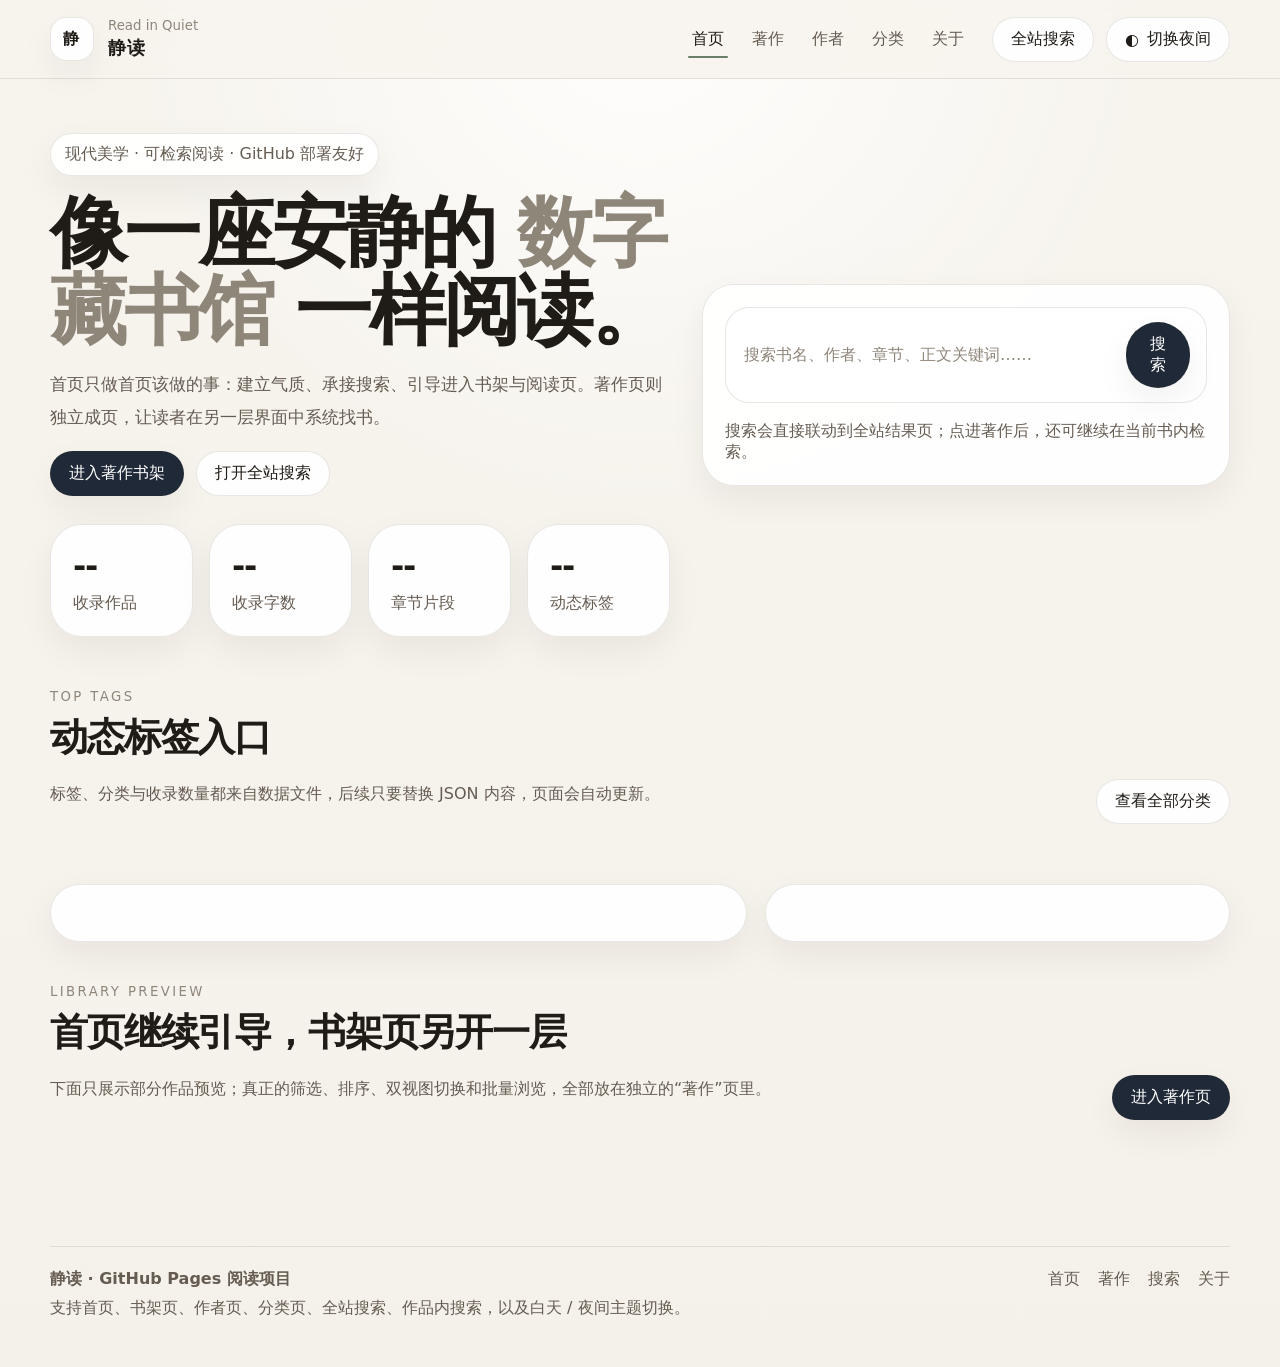
==== index.html @ fb72e1dd "Add files via upload" ====
<!doctype html>
<html lang="zh-CN">
<head>
  <meta charset="utf-8" />
  <meta name="viewport" content="width=device-width, initial-scale=1" />
  <title>静读 · 首页</title>
  <meta name="description" content="静读，一个适合 GitHub Pages 部署的现代阅读网站演示项目，支持全站搜索、作品内搜索、动态标签和日夜主题切换。" />
  <link rel="stylesheet" href="./assets/css/styles.css" />
</head>
<body data-page="home">
  <div class="page-shell">
    <header class="header">
      <div class="container header-inner">
        <a class="brand" href="./index.html" aria-label="静读首页">
          <div class="brand-mark">静</div>
          <div class="brand-copy">
            <small>Read in Quiet</small>
            <strong>静读</strong>
          </div>
        </a>
        <nav class="nav" aria-label="主导航">
          <a href="./index.html" data-nav="home">首页</a>
          <a href="./library.html" data-nav="library">著作</a>
          <a href="./authors.html" data-nav="authors">作者</a>
          <a href="./categories.html" data-nav="categories">分类</a>
          <a href="./about.html" data-nav="about">关于</a>
        </nav>
        <div class="header-actions">
          <a class="inline-button" href="./search.html">全站搜索</a>
          <button class="theme-toggle" type="button" data-theme-toggle>
            <span>◐</span>
            <span data-theme-label>切换夜间</span>
          </button>
        </div>
      </div>
    </header>
    
<main>
  <section class="hero">
    <div class="container hero-grid">
      <div>
        <div class="hero-badge">现代美学 · 可检索阅读 · GitHub 部署友好</div>
        <h1>像一座安静的 <em>数字藏书馆</em> 一样阅读。</h1>
        <p class="lead">首页只做首页该做的事：建立气质、承接搜索、引导进入书架与阅读页。著作页则独立成页，让读者在另一层界面中系统找书。</p>
        <div class="hero-actions">
          <a class="inline-button primary-button" href="./library.html">进入著作书架</a>
          <a class="inline-button" href="./search.html">打开全站搜索</a>
        </div>
        <div class="stats-grid">
          <div class="stat-card"><div class="stat-value" data-stat="works">--</div><div class="stat-label">收录作品</div></div>
          <div class="stat-card"><div class="stat-value" data-stat="words">--</div><div class="stat-label">收录字数</div></div>
          <div class="stat-card"><div class="stat-value" data-stat="chapters">--</div><div class="stat-label">章节片段</div></div>
          <div class="stat-card"><div class="stat-value" data-stat="tags">--</div><div class="stat-label">动态标签</div></div>
        </div>
      </div>
      <div class="hero-panel glass-panel search-shell">
        <form class="search-box" data-home-search-form>
          <label class="sr-only" for="home-search">搜索</label>
          <input id="home-search" data-home-search-input type="search" placeholder="搜索书名、作者、章节、正文关键词……" autocomplete="off" />
          <button class="search-submit primary-button" type="submit">搜索</button>
        </form>
        <div class="search-preview hidden" data-search-preview></div>
        <div style="margin-top:18px;" class="muted">搜索会直接联动到全站结果页；点进著作后，还可继续在当前书内检索。</div>
      </div>
    </div>
  </section>

  <section class="section">
    <div class="container">
      <div class="section-header">
        <div>
          <div class="section-kicker">Top tags</div>
          <h2 class="section-title">动态标签入口</h2>
          <p class="section-copy">标签、分类与收录数量都来自数据文件，后续只要替换 JSON 内容，页面会自动更新。</p>
        </div>
        <a class="inline-button" href="./categories.html">查看全部分类</a>
      </div>
      <div class="tag-list" data-tags></div>
    </div>
  </section>

  <section class="section">
    <div class="container featured-grid">
      <div class="featured-main card" data-featured-main></div>
      <div class="featured-side card" data-featured-side></div>
    </div>
  </section>

  <section class="section">
    <div class="container">
      <div class="section-header">
        <div>
          <div class="section-kicker">Library preview</div>
          <h2 class="section-title">首页继续引导，书架页另开一层</h2>
          <p class="section-copy">下面只展示部分作品预览；真正的筛选、排序、双视图切换和批量浏览，全部放在独立的“著作”页里。</p>
        </div>
        <a class="inline-button primary-button" href="./library.html">进入著作页</a>
      </div>
      <div class="library-results" data-latest-books></div>
    </div>
  </section>
</main>

  </div>
  <footer class="footer">
    <div class="container footer-inner">
      <div>
        <strong>静读 · GitHub Pages 阅读项目</strong>
        <div class="muted" style="margin-top:8px;">支持首页、书架页、作者页、分类页、全站搜索、作品内搜索，以及白天 / 夜间主题切换。</div>
      </div>
      <div class="footer-links">
        <a href="./index.html">首页</a>
        <a href="./library.html">著作</a>
        <a href="./search.html">搜索</a>
        <a href="./about.html">关于</a>
      </div>
    </div>
  </footer>
  <script src="./assets/js/books-data.js"></script>
  <script src="./assets/js/site.js"></script>
  <script src="./assets/js/index.js"></script>
</body>
</html>
---- assets/css/styles.css ----
:root {
  color-scheme: light;
  --bg: #f7f4ee;
  --bg-soft: rgba(255, 255, 255, 0.78);
  --bg-elevated: rgba(255, 255, 255, 0.92);
  --bg-strong: #ffffff;
  --surface: #f4efe8;
  --surface-2: #f1ebe3;
  --text: #1f1b16;
  --text-soft: #655c52;
  --text-faint: #8f867a;
  --border: rgba(69, 57, 44, 0.12);
  --border-strong: rgba(69, 57, 44, 0.2);
  --shadow: 0 24px 60px rgba(27, 23, 19, 0.08);
  --shadow-soft: 0 14px 34px rgba(27, 23, 19, 0.06);
  --brand: #1f2937;
  --brand-soft: #dbe4f0;
  --accent: #6b7e68;
  --accent-soft: rgba(107, 126, 104, 0.12);
  --highlight: rgba(254, 240, 138, 0.62);
  --max-width: 1180px;
  --radius-xl: 32px;
  --radius-lg: 24px;
  --radius-md: 18px;
  --radius-sm: 14px;
  --header-height: 78px;
  --font-size-scale: 1;
}

:root[data-theme="dark"] {
  color-scheme: dark;
  --bg: #111214;
  --bg-soft: rgba(27, 29, 33, 0.82);
  --bg-elevated: rgba(20, 22, 26, 0.94);
  --bg-strong: #16181d;
  --surface: #17191e;
  --surface-2: #1d2026;
  --text: #f2efe9;
  --text-soft: #d0c7bb;
  --text-faint: #978d82;
  --border: rgba(255, 244, 230, 0.1);
  --border-strong: rgba(255, 244, 230, 0.18);
  --shadow: 0 28px 70px rgba(0, 0, 0, 0.34);
  --shadow-soft: 0 14px 36px rgba(0, 0, 0, 0.28);
  --brand: #f5efe4;
  --brand-soft: rgba(245, 239, 228, 0.08);
  --accent: #8ea18a;
  --accent-soft: rgba(142, 161, 138, 0.16);
  --highlight: rgba(145, 118, 22, 0.45);
}

* { box-sizing: border-box; }
html { scroll-behavior: smooth; }
body {
  margin: 0;
  font-family: "PingFang SC", "Noto Sans SC", "Microsoft YaHei", system-ui, -apple-system, BlinkMacSystemFont, sans-serif;
  background:
    radial-gradient(circle at top, rgba(255,255,255,0.88), transparent 34%),
    linear-gradient(180deg, var(--bg) 0%, color-mix(in srgb, var(--bg) 86%, #e8e0d4 14%) 100%);
  color: var(--text);
  min-height: 100vh;
}

a { color: inherit; text-decoration: none; }
button, input, select, textarea {
  font: inherit;
}
button {
  cursor: pointer;
  border: 0;
  background: none;
}
img { max-width: 100%; display: block; }
.container {
  width: min(var(--max-width), calc(100vw - 32px));
  margin: 0 auto;
}
.page-shell {
  padding-bottom: 48px;
}
.header {
  position: sticky;
  top: 0;
  z-index: 50;
  backdrop-filter: blur(18px);
  background: color-mix(in srgb, var(--bg) 88%, transparent 12%);
  border-bottom: 1px solid var(--border);
}
.header-inner {
  min-height: var(--header-height);
  display: flex;
  align-items: center;
  justify-content: space-between;
  gap: 24px;
}
.brand {
  display: flex;
  align-items: center;
  gap: 14px;
}
.brand-mark {
  width: 44px;
  height: 44px;
  border-radius: 16px;
  background: var(--bg-elevated);
  border: 1px solid var(--border);
  box-shadow: var(--shadow-soft);
  display: grid;
  place-items: center;
  font-weight: 700;
  letter-spacing: 0.14em;
}
.brand-copy small {
  display: block;
  color: var(--text-faint);
  margin-bottom: 2px;
}
.brand-copy strong {
  display: block;
  font-size: 1.15rem;
  letter-spacing: 0.06em;
}
.nav {
  display: flex;
  flex-wrap: wrap;
  align-items: center;
  justify-content: center;
  gap: 10px 20px;
  margin-left: auto;
}
.nav a {
  position: relative;
  padding: 10px 4px;
  color: var(--text-soft);
  transition: color 0.2s ease;
}
.nav a:hover,
.nav a.active {
  color: var(--text);
}
.nav a.active::after {
  content: "";
  position: absolute;
  left: 0;
  right: 0;
  bottom: 2px;
  height: 2px;
  border-radius: 999px;
  background: var(--accent);
}
.header-actions {
  display: flex;
  align-items: center;
  gap: 12px;
}
.pill-button,
.theme-toggle,
.icon-button,
.select-chip,
.filter-chip,
.view-toggle button,
.control-button,
.inline-button,
.search-submit {
  border-radius: 999px;
  padding: 11px 18px;
  border: 1px solid var(--border);
  background: var(--bg-elevated);
  color: var(--text);
  transition: transform 0.18s ease, border-color 0.18s ease, background 0.18s ease;
}
.theme-toggle,
.icon-button {
  display: inline-flex;
  align-items: center;
  gap: 8px;
}
.pill-button:hover,
.theme-toggle:hover,
.icon-button:hover,
.select-chip:hover,
.filter-chip:hover,
.view-toggle button:hover,
.control-button:hover,
.inline-button:hover,
.search-submit:hover {
  transform: translateY(-1px);
  border-color: var(--border-strong);
}
.primary-button {
  background: var(--brand);
  color: color-mix(in srgb, var(--bg-strong) 92%, white 8%);
  box-shadow: var(--shadow-soft);
}
.ghost-button {
  background: transparent;
}
.hero {
  padding: 54px 0 34px;
}
.hero-grid {
  display: grid;
  grid-template-columns: 1.08fr 0.92fr;
  gap: 32px;
  align-items: center;
}
.hero-badge {
  display: inline-flex;
  align-items: center;
  gap: 10px;
  padding: 10px 14px;
  border-radius: 999px;
  background: var(--bg-elevated);
  border: 1px solid var(--border);
  color: var(--text-soft);
  box-shadow: var(--shadow-soft);
}
.hero h1 {
  font-size: clamp(2.8rem, 6vw, 5.4rem);
  line-height: 1.02;
  margin: 18px 0 0;
  letter-spacing: -0.04em;
}
.hero h1 em {
  color: var(--text-faint);
  font-style: normal;
}
.lead {
  font-size: 1.08rem;
  line-height: 1.9;
  color: var(--text-soft);
  max-width: 720px;
}
.hero-actions,
.section-actions,
.meta-row,
.filter-row,
.result-actions,
.reading-actions {
  display: flex;
  flex-wrap: wrap;
  gap: 12px;
  align-items: center;
}
.stats-grid {
  display: grid;
  grid-template-columns: repeat(4, minmax(0, 1fr));
  gap: 16px;
  margin-top: 28px;
}
.stat-card,
.card,
.glass-panel,
.sidebar-card,
.info-card,
.result-card,
.book-card,
.author-card,
.category-card,
.tag-card,
.chapter-card,
.snippet-card,
.empty-state {
  background: var(--bg-elevated);
  border: 1px solid var(--border);
  border-radius: var(--radius-xl);
  box-shadow: var(--shadow-soft);
}
.stat-card {
  padding: 22px;
}
.stat-value {
  font-size: 2rem;
  font-weight: 700;
  letter-spacing: -0.04em;
}
.stat-label {
  margin-top: 8px;
  color: var(--text-soft);
}
.hero-panel,
.glass-panel {
  padding: 22px;
}
.search-shell {
  position: relative;
}
.search-box {
  display: flex;
  gap: 12px;
  align-items: center;
  background: var(--bg-strong);
  border-radius: 24px;
  border: 1px solid var(--border);
  padding: 14px 16px;
}
.search-box input,
.search-box textarea,
.filter-select,
.search-inline input {
  width: 100%;
  border: 0;
  outline: 0;
  background: transparent;
  color: var(--text);
}
.search-box input::placeholder,
.search-inline input::placeholder,
textarea::placeholder {
  color: var(--text-faint);
}
.search-preview,
.dropdown-panel {
  position: absolute;
  top: calc(100% + 10px);
  left: 0;
  right: 0;
  z-index: 20;
  background: var(--bg-elevated);
  border: 1px solid var(--border);
  border-radius: 26px;
  box-shadow: var(--shadow);
  overflow: hidden;
}
.preview-item,
.search-result-item {
  padding: 16px 18px;
  border-bottom: 1px solid var(--border);
}
.preview-item:last-child,
.search-result-item:last-child {
  border-bottom: 0;
}
.preview-item a,
.search-result-item a {
  display: block;
}
.section {
  padding: 18px 0 24px;
}
.section-header {
  display: flex;
  align-items: flex-end;
  justify-content: space-between;
  gap: 18px;
  margin-bottom: 18px;
}
.section-kicker {
  color: var(--text-faint);
  letter-spacing: 0.18em;
  text-transform: uppercase;
  font-size: 0.83rem;
}
.section-title {
  font-size: clamp(1.65rem, 3vw, 2.4rem);
  margin: 8px 0 0;
  letter-spacing: -0.03em;
}
.section-copy {
  color: var(--text-soft);
  line-height: 1.85;
}
.featured-grid,
.library-grid,
.author-grid,
.category-grid,
.tags-grid,
.about-grid,
.metrics-grid {
  display: grid;
  gap: 18px;
}
.featured-grid {
  grid-template-columns: 1.2fr 0.8fr;
}
.featured-main,
.featured-side {
  padding: 28px;
}
.featured-side {
  display: grid;
  gap: 16px;
}
.mini-feature {
  padding: 20px;
  border-radius: 24px;
  background: color-mix(in srgb, var(--surface) 76%, transparent 24%);
  border: 1px solid var(--border);
}
.tag-list,
.filter-chip-wrap,
.meta-list {
  display: flex;
  flex-wrap: wrap;
  gap: 10px;
}
.tag-pill,
.filter-chip,
.meta-pill,
.count-pill {
  display: inline-flex;
  align-items: center;
  gap: 6px;
  padding: 8px 12px;
  border-radius: 999px;
  border: 1px solid var(--border);
  background: var(--bg-soft);
  color: var(--text-soft);
}
.filter-chip.active,
.view-toggle button.active,
.select-chip.active {
  background: var(--brand);
  color: color-mix(in srgb, var(--bg-strong) 92%, white 8%);
}
.library-layout {
  display: grid;
  grid-template-columns: 280px minmax(0, 1fr);
  gap: 20px;
}
.sidebar-stack {
  display: grid;
  gap: 16px;
  position: sticky;
  top: calc(var(--header-height) + 18px);
}
.sidebar-card,
.info-card,
.result-card,
.book-card,
.author-card,
.category-card,
.tag-card,
.chapter-card,
.empty-state {
  padding: 22px;
}
.sidebar-card h3,
.info-card h3,
.result-card h3,
.empty-state h3 {
  margin: 0 0 12px;
  font-size: 1.05rem;
}
.control-group {
  display: grid;
  gap: 10px;
}
.filter-select,
.select-chip {
  padding: 12px 14px;
  border-radius: 16px;
  border: 1px solid var(--border);
  background: var(--bg-strong);
}
.library-results {
  display: grid;
  gap: 16px;
}
.book-card {
  display: grid;
  gap: 14px;
}
.book-card-head {
  display: flex;
  gap: 16px;
  align-items: flex-start;
  justify-content: space-between;
}
.book-cover {
  width: 68px;
  min-width: 68px;
  height: 92px;
  border-radius: 22px;
  background: linear-gradient(180deg, color-mix(in srgb, var(--surface) 60%, white 40%), var(--surface-2));
  border: 1px solid var(--border);
  display: grid;
  place-items: center;
  font-weight: 700;
  letter-spacing: 0.18em;
  box-shadow: inset 0 1px 0 rgba(255,255,255,0.32);
}
.book-meta {
  display: grid;
  gap: 6px;
}
.book-title {
  font-size: 1.46rem;
  letter-spacing: -0.03em;
  margin: 0;
}
.book-subtitle,
.muted,
.page-intro,
.list-meta,
.result-meta,
.author-meta,
.category-meta {
  color: var(--text-soft);
}
.book-actions,
.result-meta,
.category-actions {
  display: flex;
  flex-wrap: wrap;
  gap: 10px;
  align-items: center;
}
.book-description,
.result-snippet,
.chapter-content,
.about-copy,
.author-description {
  line-height: calc(1.95 * var(--font-size-scale));
  color: var(--text-soft);
}
.grid-cards {
  display: grid;
  grid-template-columns: repeat(2, minmax(0, 1fr));
  gap: 16px;
}
.reading-layout {
  display: grid;
  grid-template-columns: 260px minmax(0, 1fr) 280px;
  gap: 20px;
}
.sticky-panel {
  position: sticky;
  top: calc(var(--header-height) + 18px);
  align-self: start;
}
.reading-main {
  min-width: 0;
}
.book-hero {
  padding: 28px;
  margin-bottom: 20px;
}
.book-hero h1 {
  margin: 0;
  font-size: clamp(2.2rem, 4vw, 3.4rem);
  letter-spacing: -0.04em;
}
.chapter-card + .chapter-card {
  margin-top: 16px;
}
.chapter-title {
  margin: 0 0 16px;
  font-size: 1.38rem;
  letter-spacing: -0.02em;
}
.chapter-content p {
  margin: 0 0 1.1em;
  font-size: calc(1.04rem * var(--font-size-scale));
  line-height: calc(2 * var(--font-size-scale));
}
.chapter-content p:last-child {
  margin-bottom: 0;
}
.toc {
  display: grid;
  gap: 10px;
}
.toc a {
  display: block;
  padding: 10px 12px;
  border-radius: 14px;
  color: var(--text-soft);
  border: 1px solid transparent;
}
.toc a:hover,
.toc a.active {
  color: var(--text);
  border-color: var(--border);
  background: color-mix(in srgb, var(--surface) 80%, transparent 20%);
}
.book-search-results {
  display: grid;
  gap: 12px;
  margin-top: 16px;
  max-height: 420px;
  overflow: auto;
}
.book-search-result {
  padding: 14px;
  border-radius: 18px;
  background: color-mix(in srgb, var(--surface) 82%, transparent 18%);
  border: 1px solid var(--border);
}
.book-search-result button {
  text-align: left;
  width: 100%;
  color: inherit;
}
mark {
  background: var(--highlight);
  color: inherit;
  padding: 0 0.12em;
  border-radius: 0.32em;
}
.search-page-layout {
  display: grid;
  gap: 20px;
}
.result-card {
  display: grid;
  gap: 12px;
}
.result-title {
  font-size: 1.24rem;
  margin: 0;
}
.footer {
  padding: 36px 0 48px;
  color: var(--text-soft);
}
.footer-inner {
  display: flex;
  flex-wrap: wrap;
  gap: 18px;
  align-items: flex-start;
  justify-content: space-between;
  padding-top: 22px;
  border-top: 1px solid var(--border);
}
.footer-links {
  display: flex;
  gap: 18px;
  flex-wrap: wrap;
}
.mobile-nav-toggle {
  display: none;
}
.list-view .book-card {
  grid-template-columns: 88px minmax(0, 1fr);
}
.list-view .book-card .book-cover {
  width: 72px;
  min-width: 72px;
  height: 104px;
}
.list-view .book-card .book-card-head {
  align-items: flex-start;
}
.hidden {
  display: none !important;
}
.sr-only {
  position: absolute;
  width: 1px;
  height: 1px;
  padding: 0;
  margin: -1px;
  overflow: hidden;
  clip: rect(0, 0, 0, 0);
  white-space: nowrap;
  border: 0;
}
hr.soft-divider {
  border: 0;
  border-top: 1px solid var(--border);
  margin: 18px 0;
}
@media (max-width: 1024px) {
  .hero-grid,
  .featured-grid,
  .library-layout,
  .reading-layout {
    grid-template-columns: 1fr;
  }
  .sidebar-stack,
  .sticky-panel {
    position: static;
  }
}
@media (max-width: 780px) {
  .header-inner {
    flex-wrap: wrap;
    justify-content: center;
    padding: 12px 0 14px;
  }
  .brand {
    width: 100%;
    justify-content: center;
  }
  .nav {
    width: 100%;
    gap: 8px 18px;
    order: 3;
  }
  .header-actions {
    width: 100%;
    justify-content: center;
  }
  .stats-grid,
  .grid-cards {
    grid-template-columns: repeat(2, minmax(0, 1fr));
  }
  .section-header {
    align-items: flex-start;
    flex-direction: column;
  }
}
@media (max-width: 560px) {
  .container {
    width: min(var(--max-width), calc(100vw - 20px));
  }
  .stats-grid,
  .grid-cards {
    grid-template-columns: 1fr;
  }
  .hero {
    padding-top: 36px;
  }
  .hero h1 {
    font-size: 2.6rem;
  }
  .search-box {
    flex-wrap: wrap;
  }
  .book-actions,
  .hero-actions,
  .header-actions {
    width: 100%;
  }
  .book-card-head {
    flex-direction: column;
  }
}
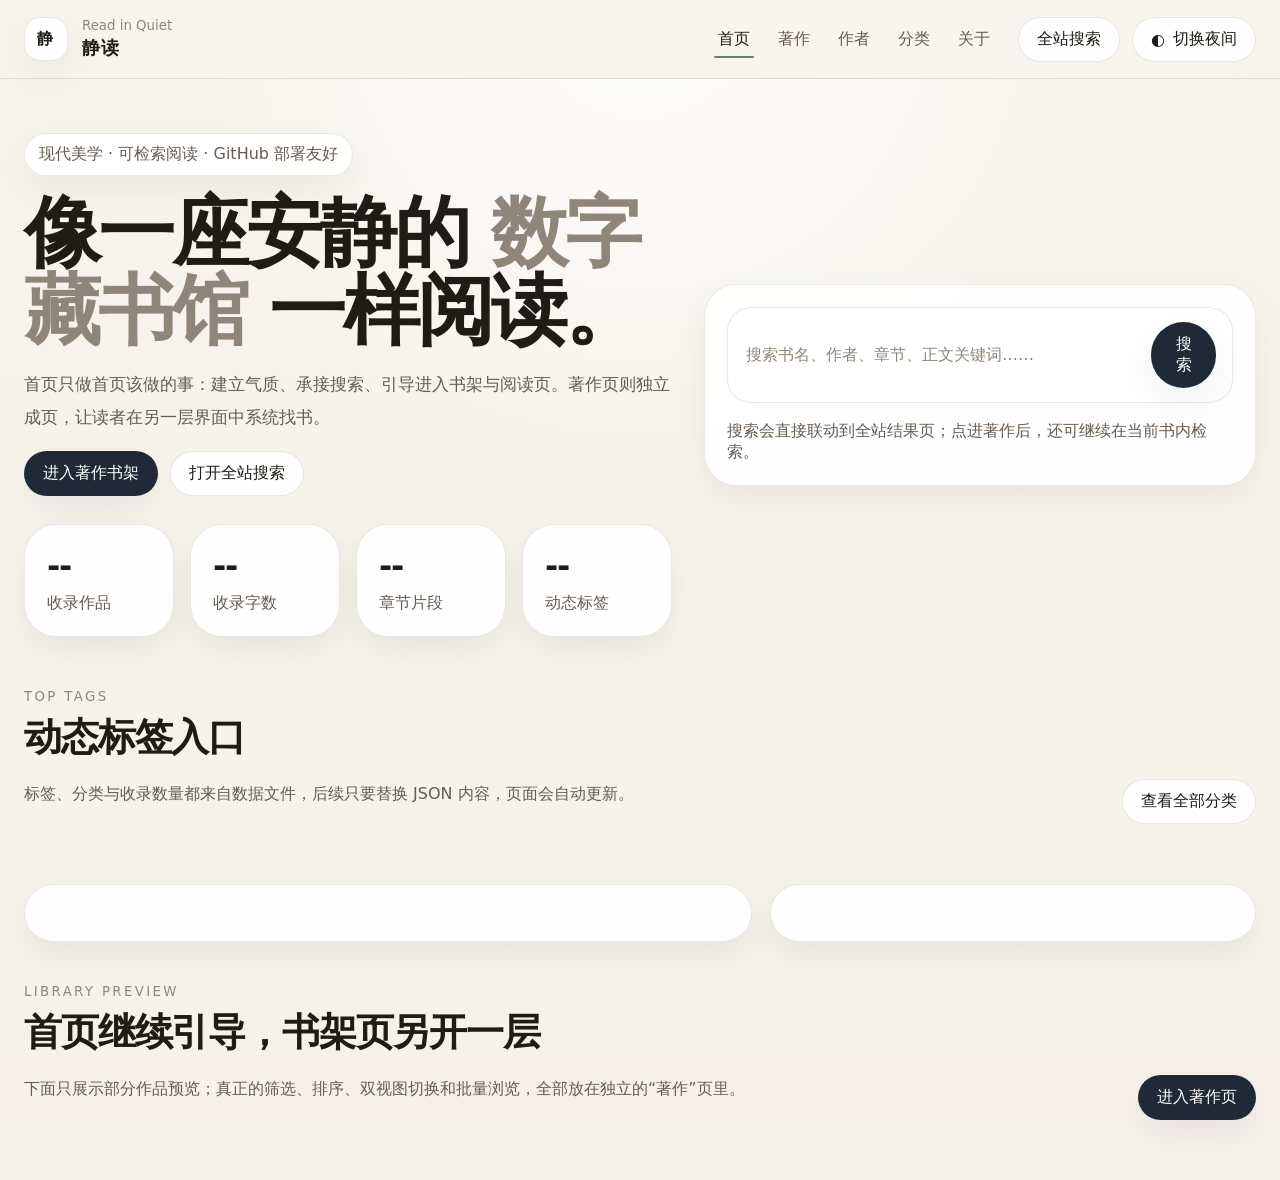
==== commit fb48dadb: "Add files via upload" ====
--- a/index.html
+++ b/index.html
@@ -102,20 +102,6 @@
 </main>
 
   </div>
-  <footer class="footer">
-    <div class="container footer-inner">
-      <div>
-        <strong>静读 · GitHub Pages 阅读项目</strong>
-        <div class="muted" style="margin-top:8px;">支持首页、书架页、作者页、分类页、全站搜索、作品内搜索，以及白天 / 夜间主题切换。</div>
-      </div>
-      <div class="footer-links">
-        <a href="./index.html">首页</a>
-        <a href="./library.html">著作</a>
-        <a href="./search.html">搜索</a>
-        <a href="./about.html">关于</a>
-      </div>
-    </div>
-  </footer>
   <script src="./assets/js/books-data.js"></script>
   <script src="./assets/js/site.js"></script>
   <script src="./assets/js/index.js"></script>
--- a/assets/css/styles.css
+++ b/assets/css/styles.css
@@ -25,6 +25,11 @@
   --radius-sm: 14px;
   --header-height: 78px;
   --font-size-scale: 1;
+  --reader-font-family: "Noto Serif SC", "Source Han Serif SC", "Songti SC", "STSong", "SimSun", serif;
+  --reader-font-size: 18px;
+  --reader-line-height: 2;
+  --reader-paragraph-gap: 1.1em;
+  --reader-side-gap: 44px;
 }
 
 :root[data-theme="dark"] {
@@ -533,26 +538,39 @@
   min-width: 0;
 }
 .book-hero {
-  padding: 28px;
+  padding: 28px var(--reader-side-gap);
   margin-bottom: 20px;
+}
+.book-hero,
+.chapter-card {
+  font-family: var(--reader-font-family);
 }
 .book-hero h1 {
   margin: 0;
   font-size: clamp(2.2rem, 4vw, 3.4rem);
   letter-spacing: -0.04em;
 }
+.book-hero .page-intro,
+.book-hero .section-copy {
+  font-size: calc(var(--reader-font-size) * 0.95);
+  line-height: var(--reader-line-height);
+}
+.chapter-card {
+  padding: 28px var(--reader-side-gap);
+}
 .chapter-card + .chapter-card {
   margin-top: 16px;
 }
 .chapter-title {
   margin: 0 0 16px;
-  font-size: 1.38rem;
+  font-size: calc(var(--reader-font-size) * 1.18);
+  line-height: 1.4;
   letter-spacing: -0.02em;
 }
 .chapter-content p {
-  margin: 0 0 1.1em;
-  font-size: calc(1.04rem * var(--font-size-scale));
-  line-height: calc(2 * var(--font-size-scale));
+  margin: 0 0 var(--reader-paragraph-gap);
+  font-size: var(--reader-font-size);
+  line-height: var(--reader-line-height);
 }
 .chapter-content p:last-child {
   margin-bottom: 0;
@@ -591,6 +609,44 @@
   text-align: left;
   width: 100%;
   color: inherit;
+}
+.reader-settings {
+  display: grid;
+  gap: 14px;
+  margin-top: 10px;
+}
+.reader-control {
+  display: grid;
+  gap: 8px;
+}
+.reader-control-head {
+  display: flex;
+  align-items: center;
+  justify-content: space-between;
+  gap: 12px;
+  font-size: 0.94rem;
+  color: var(--text-soft);
+}
+.reader-control-head strong {
+  color: var(--text);
+  font-weight: 600;
+}
+.reader-select {
+  width: 100%;
+  min-height: 48px;
+  padding: 0 14px;
+  border-radius: 16px;
+  border: 1px solid var(--border);
+  background: var(--bg-strong);
+  color: var(--text);
+  outline: 0;
+}
+.reader-range {
+  width: 100%;
+  accent-color: var(--accent);
+}
+.reading-panel-copy {
+  margin-top: 14px;
 }
 mark {
   background: var(--highlight);
@@ -727,3 +783,222 @@
     flex-direction: column;
   }
 }
+
+/* 2026-03 layout refresh */
+body {
+  display: flex;
+  flex-direction: column;
+}
+
+.container {
+  width: 100%;
+  max-width: none;
+  margin: 0;
+  padding-inline: 24px;
+}
+
+.page-shell {
+  flex: 1 0 auto;
+  padding-bottom: 18px;
+}
+
+.library-page .container {
+  padding-inline: 20px;
+}
+
+.library-header {
+  align-items: flex-start;
+  gap: 24px;
+}
+
+.library-heading {
+  min-width: 260px;
+}
+
+.library-command {
+  position: relative;
+  flex: 1;
+  min-width: 0;
+  max-width: 980px;
+  margin-left: auto;
+}
+
+.library-searchbar {
+  display: flex;
+  align-items: center;
+  gap: 12px;
+  width: 100%;
+  min-height: 72px;
+  padding: 12px 14px 12px 18px;
+  border-radius: 32px;
+  border: 1px solid var(--border);
+  background: color-mix(in srgb, var(--bg-elevated) 94%, white 6%);
+  box-shadow: var(--shadow-soft);
+}
+
+.library-search-icon {
+  font-size: 1.25rem;
+  color: var(--text-faint);
+}
+
+.library-searchbar input {
+  flex: 1;
+  min-width: 0;
+  border: 0;
+  outline: 0;
+  background: transparent;
+  color: var(--text);
+  font-size: 1.08rem;
+}
+
+.library-searchbar input::placeholder {
+  color: var(--text-faint);
+}
+
+.library-filter-panel {
+  position: absolute;
+  top: calc(100% + 12px);
+  left: 0;
+  right: 0;
+  z-index: 35;
+  padding: 18px;
+  border-radius: 28px;
+}
+
+.library-filter-grid {
+  display: grid;
+  grid-template-columns: repeat(4, minmax(0, 1fr));
+  gap: 14px;
+}
+
+.library-filter-item {
+  display: grid;
+  gap: 8px;
+}
+
+.library-filter-item > span,
+.library-filter-label {
+  font-size: 0.92rem;
+  color: var(--text-soft);
+}
+
+.library-checkbox-item {
+  align-self: end;
+}
+
+.library-featured-pill {
+  min-height: 49px;
+  padding-inline: 14px;
+}
+
+.library-toolbar-row {
+  display: grid;
+  gap: 12px;
+  margin-top: 16px;
+}
+
+.library-toolbar-bottom {
+  grid-template-columns: minmax(0, 1fr) auto;
+  align-items: end;
+}
+
+.library-view-toggle {
+  justify-content: flex-end;
+}
+
+.library-results-wrapper {
+  margin-top: 18px;
+}
+
+.library-results-head {
+  justify-content: space-between;
+  margin-bottom: 16px;
+}
+
+.library-results {
+  grid-template-columns: repeat(2, minmax(0, 1fr));
+  gap: 18px;
+}
+
+.list-view .library-results {
+  grid-template-columns: 1fr;
+}
+
+.list-view .book-card {
+  grid-template-columns: 1fr;
+}
+
+.footer {
+  flex-shrink: 0;
+  padding: 12px 0 16px;
+  font-size: 0.94rem;
+}
+
+.footer-inner {
+  align-items: center;
+  gap: 10px 16px;
+  padding-top: 10px;
+}
+
+.footer strong {
+  font-size: 1.02rem;
+}
+
+.footer-note,
+.footer .muted {
+  margin-top: 4px !important;
+  font-size: 0.9rem;
+  line-height: 1.55;
+}
+
+.footer-links {
+  gap: 14px;
+  font-size: 0.94rem;
+}
+
+@media (max-width: 1180px) {
+  .library-filter-grid {
+    grid-template-columns: repeat(2, minmax(0, 1fr));
+  }
+
+  .library-results {
+    grid-template-columns: 1fr;
+  }
+}
+
+@media (max-width: 780px) {
+  .container,
+  .library-page .container {
+    padding-inline: 14px;
+  }
+
+  .library-command {
+    max-width: none;
+    width: 100%;
+  }
+
+  .library-searchbar {
+    flex-wrap: wrap;
+    border-radius: 24px;
+    min-height: auto;
+  }
+
+  .library-searchbar .select-chip,
+  .library-searchbar .inline-button {
+    flex: 1 1 calc(50% - 6px);
+    justify-content: center;
+  }
+
+  .library-filter-grid,
+  .library-toolbar-bottom {
+    grid-template-columns: 1fr;
+  }
+
+  .library-view-toggle {
+    justify-content: flex-start;
+  }
+
+  .footer-inner {
+    align-items: flex-start;
+  }
+}
